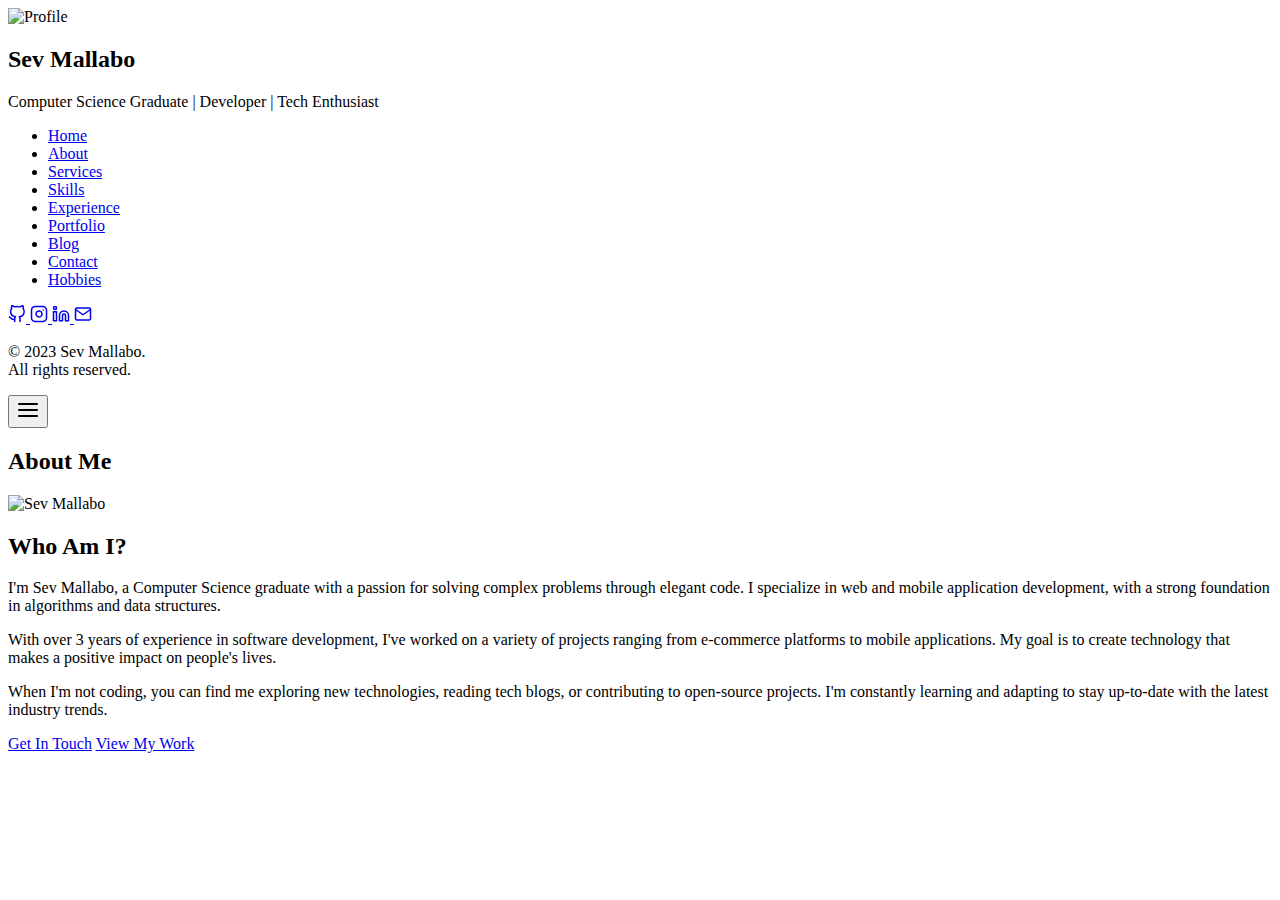
==== about.html @ 8328025d "Create about.html" ====
<!DOCTYPE html>
<html lang="en">
<head>
  <meta charset="UTF-8">
  <meta name="viewport" content="width=device-width, initial-scale=1.0">
  <title>About - Sev Mallabo</title>
  <link rel="stylesheet" href="styles.css">
  <link rel="stylesheet" href="https://fonts.googleapis.com/css2?family=Inter:wght@400;500;600;700&display=swap">
</head>
<body>
  <div class="container">
    <!-- Sidebar -->
    <aside class="sidebar" id="sidebar">
      <div class="sidebar-profile">
        <div class="profile-image">
          <img src="/lovable-uploads/cffc312d-ab9f-4803-8ca4-1a12c02d1fd0.png" alt="Profile">
        </div>
        <h2 class="profile-name">Sev Mallabo</h2>
        <p class="profile-title">Computer Science Graduate | Developer | Tech Enthusiast</p>
      </div>
      
      <nav class="sidebar-nav">
        <ul class="nav-list">
          <li class="nav-item"><a href="index.html" class="nav-link">Home</a></li>
          <li class="nav-item"><a href="about.html" class="nav-link active">About</a></li>
          <li class="nav-item"><a href="services.html" class="nav-link">Services</a></li>
          <li class="nav-item"><a href="skills.html" class="nav-link">Skills</a></li>
          <li class="nav-item"><a href="experience.html" class="nav-link">Experience</a></li>
          <li class="nav-item"><a href="portfolio.html" class="nav-link">Portfolio</a></li>
          <li class="nav-item"><a href="blog.html" class="nav-link">Blog</a></li>
          <li class="nav-item"><a href="contact.html" class="nav-link">Contact</a></li>
          <li class="nav-item"><a href="hobbies.html" class="nav-link">Hobbies</a></li>
        </ul>
      </nav>
      
      <div class="sidebar-footer">
        <div class="social-links">
          <a href="#" class="social-link" aria-label="GitHub">
            <svg xmlns="http://www.w3.org/2000/svg" width="18" height="18" viewBox="0 0 24 24" fill="none" stroke="currentColor" stroke-width="2" stroke-linecap="round" stroke-linejoin="round">
              <path d="M9 19c-5 1.5-5-2.5-7-3m14 6v-3.87a3.37 3.37 0 0 0-.94-2.61c3.14-.35 6.44-1.54 6.44-7A5.44 5.44 0 0 0 20 4.77 5.07 5.07 0 0 0 19.91 1S18.73.65 16 2.48a13.38 13.38 0 0 0-7 0C6.27.65 5.09 1 5.09 1A5.07 5.07 0 0 0 5 4.77a5.44 5.44 0 0 0-1.5 3.78c0 5.42 3.3 6.61 6.44 7A3.37 3.37 0 0 0 9 18.13V22"></path>
            </svg>
          </a>
          <a href="#" class="social-link" aria-label="Instagram">
            <svg xmlns="http://www.w3.org/2000/svg" width="18" height="18" viewBox="0 0 24 24" fill="none" stroke="currentColor" stroke-width="2" stroke-linecap="round" stroke-linejoin="round">
              <rect x="2" y="2" width="20" height="20" rx="5" ry="5"></rect>
              <path d="M16 11.37A4 4 0 1 1 12.63 8 4 4 0 0 1 16 11.37z"></path>
              <line x1="17.5" y1="6.5" x2="17.51" y2="6.5"></line>
            </svg>
          </a>
          <a href="#" class="social-link" aria-label="LinkedIn">
            <svg xmlns="http://www.w3.org/2000/svg" width="18" height="18" viewBox="0 0 24 24" fill="none" stroke="currentColor" stroke-width="2" stroke-linecap="round" stroke-linejoin="round">
              <path d="M16 8a6 6 0 0 1 6 6v7h-4v-7a2 2 0 0 0-2-2 2 2 0 0 0-2 2v7h-4v-7a6 6 0 0 1 6-6z"></path>
              <rect x="2" y="9" width="4" height="12"></rect>
              <circle cx="4" cy="4" r="2"></circle>
            </svg>
          </a>
          <a href="mailto:mallabosevadrian@gmail.com" class="social-link" aria-label="Email">
            <svg xmlns="http://www.w3.org/2000/svg" width="18" height="18" viewBox="0 0 24 24" fill="none" stroke="currentColor" stroke-width="2" stroke-linecap="round" stroke-linejoin="round">
              <path d="M4 4h16c1.1 0 2 .9 2 2v12c0 1.1-.9 2-2 2H4c-1.1 0-2-.9-2-2V6c0-1.1.9-2 2-2z"></path>
              <polyline points="22,6 12,13 2,6"></polyline>
            </svg>
          </a>
        </div>
        <p class="copyright">
          © <span id="currentYear">2023</span> Sev Mallabo.<br>All rights reserved.
        </p>
      </div>
    </aside>

    <!-- Mobile Nav Toggle -->
    <button class="mobile-nav-toggle" id="mobileNavToggle" aria-label="Toggle Navigation">
      <svg xmlns="http://www.w3.org/2000/svg" width="24" height="24" viewBox="0 0 24 24" fill="none" stroke="currentColor" stroke-width="2" stroke-linecap="round" stroke-linejoin="round">
        <line x1="3" y1="12" x2="21" y2="12"></line>
        <line x1="3" y1="6" x2="21" y2="6"></line>
        <line x1="3" y1="18" x2="21" y2="18"></line>
      </svg>
    </button>

    <!-- Main Content -->
    <main class="main-content">
      <section class="about-section">
        <h2 class="section-title">About Me</h2>
        
        <div class="about-content">
          <div class="about-image">
            <img src="/lovable-uploads/784d82c9-6864-4e8a-b690-8fb3bcb1a407.png" alt="Sev Mallabo">
          </div>
          
          <div class="about-text">
            <h2>Who Am I?</h2>
            <p>I'm Sev Mallabo, a Computer Science graduate with a passion for solving complex problems through elegant code. I specialize in web and mobile application development, with a strong foundation in algorithms and data structures.</p>
            
            <p>With over 3 years of experience in software development, I've worked on a variety of projects ranging from e-commerce platforms to mobile applications. My goal is to create technology that makes a positive impact on people's lives.</p>
            
            <p>When I'm not coding, you can find me exploring new technologies, reading tech blogs, or contributing to open-source projects. I'm constantly learning and adapting to stay up-to-date with the latest industry trends.</p>
            
            <div class="about-buttons">
              <a href="contact.html" class="button">Get In Touch</a>
              <a href="portfolio.html" class="button button-outline">View My Work</a>
            </div>
          </div>
        </div>
      </section>
    </main>
  </div>

  <script src="https://cdn.gpteng.co/gptengineer.js" type="module"></script>
  <script src="scripts.js"></script>
</body>
</html>
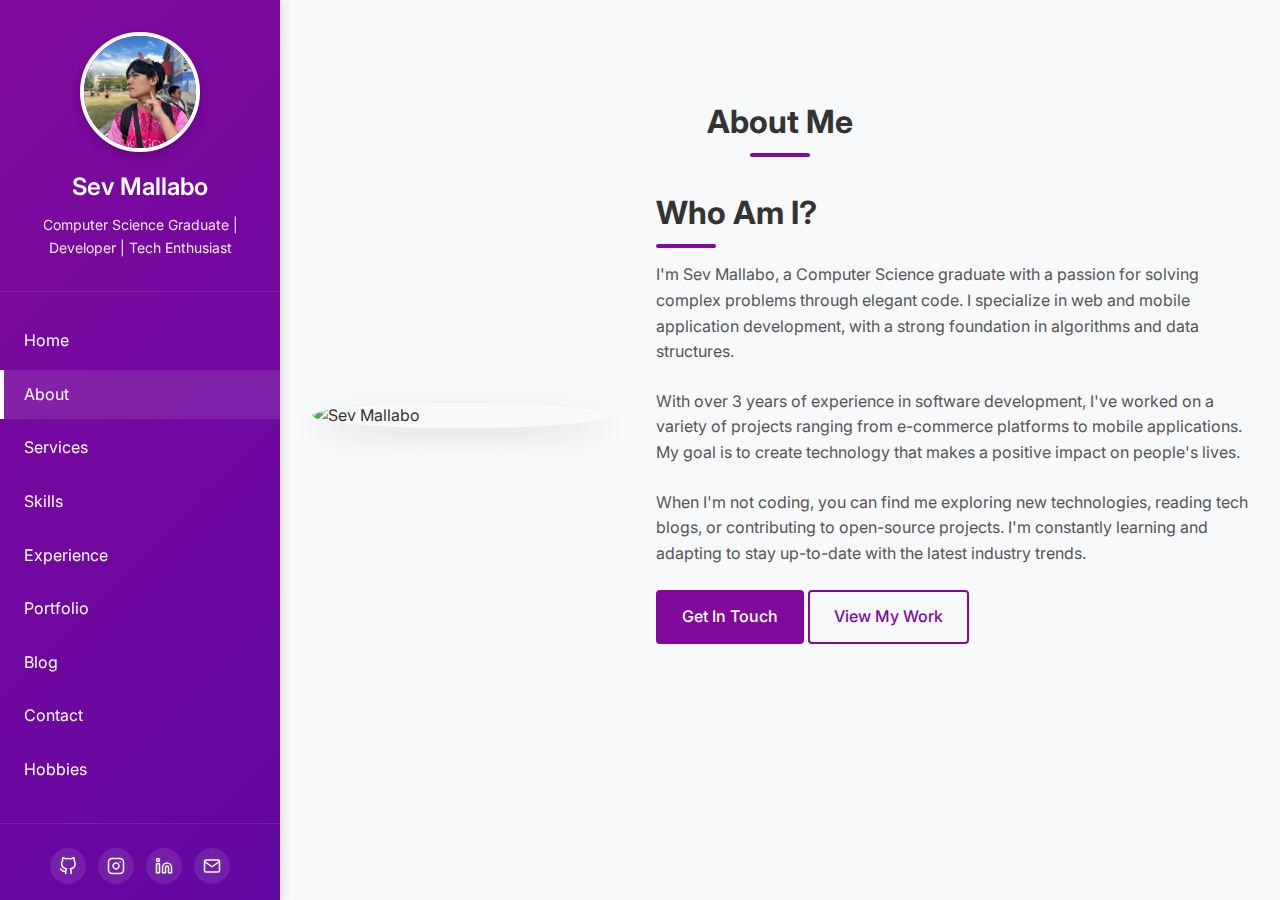
==== commit 5caa627c: "Update about.html" ====
--- a/about.html
+++ b/about.html
@@ -14,7 +14,7 @@
     <aside class="sidebar" id="sidebar">
       <div class="sidebar-profile">
         <div class="profile-image">
-          <img src="/lovable-uploads/cffc312d-ab9f-4803-8ca4-1a12c02d1fd0.png" alt="Profile">
+          <img src="Messenger_creation_0719EAD4-993F-4F92-BCCF-E6DEE08C369E.jpeg" alt="Profile">
         </div>
         <h2 class="profile-name">Sev Mallabo</h2>
         <p class="profile-title">Computer Science Graduate | Developer | Tech Enthusiast</p>
--- a/styles.css
+++ b/styles.css
@@ -0,0 +1,1069 @@
+
+/* Base Styles */
+* {
+  margin: 0;
+  padding: 0;
+  box-sizing: border-box;
+}
+
+body {
+  font-family: 'Inter', sans-serif;
+  color: #333;
+  background-color: #f8f9fa;
+  line-height: 1.6;
+}
+
+.container {
+  display: flex;
+  min-height: 100vh;
+  position: relative;
+}
+
+/* Sidebar Styles */
+.sidebar {
+  width: 280px;
+  background: linear-gradient(135deg, #81099c, #6107a1);
+  color: #fff;
+  position: fixed;
+  height: 100%;
+  left: 0;
+  top: 0;
+  display: flex;
+  flex-direction: column;
+  box-shadow: 4px 0 10px rgba(0, 0, 0, 0.1);
+  z-index: 1000;
+  transition: transform 0.3s ease;
+  overflow-y: auto;
+}
+
+.sidebar-profile {
+  padding: 2rem 1.5rem;
+  text-align: center;
+  border-bottom: 1px solid rgba(255, 255, 255, 0.1);
+}
+
+.profile-image {
+  width: 120px;
+  height: 120px;
+  border-radius: 50%;
+  overflow: hidden;
+  margin: 0 auto 1rem;
+  border: 4px solid #fff;
+  box-shadow: 0 4px 10px rgba(0, 0, 0, 0.2);
+}
+
+.profile-image img {
+  width: 100%;
+  height: 100%;
+  object-fit: cover;
+}
+
+.profile-name {
+  font-size: 1.5rem;
+  font-weight: 600;
+  margin-bottom: 0.5rem;
+}
+
+.profile-title {
+  font-size: 0.875rem;
+  opacity: 0.9;
+}
+
+.sidebar-nav {
+  flex: 1;
+  padding: 1.5rem 0;
+}
+
+.nav-list {
+  list-style: none;
+}
+
+.nav-item {
+  margin-bottom: 0.25rem;
+}
+
+.nav-link {
+  display: block;
+  padding: 0.75rem 1.5rem;
+  color: #fff;
+  text-decoration: none;
+  transition: all 0.2s ease;
+  position: relative;
+}
+
+.nav-link:hover, .nav-link.active {
+  background-color: rgba(255, 255, 255, 0.1);
+}
+
+.nav-link.active::before {
+  content: '';
+  position: absolute;
+  left: 0;
+  top: 0;
+  height: 100%;
+  width: 4px;
+  background-color: #fff;
+}
+
+.sidebar-footer {
+  padding: 1.5rem;
+  border-top: 1px solid rgba(255, 255, 255, 0.1);
+  text-align: center;
+}
+
+.social-links {
+  display: flex;
+  justify-content: center;
+  gap: 0.75rem;
+  margin-bottom: 1rem;
+}
+
+.social-link {
+  display: flex;
+  align-items: center;
+  justify-content: center;
+  width: 36px;
+  height: 36px;
+  border-radius: 50%;
+  background-color: rgba(255, 255, 255, 0.1);
+  color: #fff;
+  transition: all 0.2s ease;
+}
+
+.social-link:hover {
+  background-color: rgba(255, 255, 255, 0.2);
+  transform: translateY(-2px);
+}
+
+.copyright {
+  font-size: 0.75rem;
+  opacity: 0.8;
+}
+
+/* Mobile Nav Toggle */
+.mobile-nav-toggle {
+  display: none;
+  position: fixed;
+  top: 1rem;
+  right: 1rem;
+  z-index: 1001;
+  background-color: #81099c;
+  color: white;
+  border: none;
+  width: 48px;
+  height: 48px;
+  border-radius: 50%;
+  cursor: pointer;
+  box-shadow: 0 2px 10px rgba(0, 0, 0, 0.2);
+  align-items: center;
+  justify-content: center;
+}
+
+/* Main Content Styles */
+.main-content {
+  flex: 1;
+  margin-left: 280px;
+  padding: 2rem;
+  transition: margin-left 0.3s ease;
+}
+
+/* Hero Section Styles */
+.hero-section {
+  padding: 4rem 0;
+}
+
+.hero-content {
+  display: flex;
+  align-items: center;
+  gap: 3rem;
+}
+
+.hero-text {
+  flex: 1;
+}
+
+.hero-heading {
+  font-size: 3rem;
+  font-weight: 700;
+  margin-bottom: 1.5rem;
+  line-height: 1.2;
+}
+
+.hero-heading span {
+  color: #81099c;
+  position: relative;
+}
+
+.hero-heading span::after {
+  content: '';
+  position: absolute;
+  bottom: 0;
+  left: 0;
+  width: 100%;
+  height: 4px;
+  background-color: #81099c;
+  border-radius: 2px;
+}
+
+.hero-description {
+  font-size: 1.125rem;
+  margin-bottom: 2rem;
+  max-width: 600px;
+  color: #555;
+}
+
+.hero-buttons {
+  display: flex;
+  gap: 1rem;
+}
+
+.button {
+  display: inline-block;
+  background-color: #81099c;
+  color: white;
+  padding: 0.75rem 1.5rem;
+  border-radius: 4px;
+  text-decoration: none;
+  font-weight: 500;
+  transition: all 0.2s ease;
+  border: 2px solid #81099c;
+}
+
+.button:hover {
+  background-color: #6107a1;
+  border-color: #6107a1;
+  transform: translateY(-2px);
+  box-shadow: 0 4px 8px rgba(97, 7, 161, 0.2);
+}
+
+.button-outline {
+  background-color: transparent;
+  color: #81099c;
+}
+
+.button-outline:hover {
+  background-color: #81099c;
+  color: white;
+}
+
+.hero-image {
+  flex: 1;
+  display: flex;
+  justify-content: center;
+}
+
+.hero-image img {
+  max-width: 100%;
+  height: auto;
+  border-radius: 50%;
+  box-shadow: 0 16px 32px rgba(0, 0, 0, 0.1);
+}
+
+/* Featured Section Styles */
+.featured-section {
+  padding: 4rem 0;
+}
+
+.section-title {
+  font-size: 2rem;
+  margin-bottom: 2.5rem;
+  text-align: center;
+  position: relative;
+  display: inline-block;
+  left: 50%;
+  transform: translateX(-50%);
+}
+
+.section-title::after {
+  content: '';
+  position: absolute;
+  bottom: -10px;
+  left: 50%;
+  transform: translateX(-50%);
+  width: 60px;
+  height: 4px;
+  background-color: #81099c;
+  border-radius: 2px;
+}
+
+.features {
+  display: grid;
+  grid-template-columns: repeat(auto-fit, minmax(300px, 1fr));
+  gap: 2rem;
+}
+
+.feature-card {
+  background-color: #fff;
+  border-radius: 8px;
+  padding: 2rem;
+  box-shadow: 0 4px 16px rgba(0, 0, 0, 0.05);
+  transition: all 0.3s ease;
+}
+
+.feature-card:hover {
+  transform: translateY(-10px);
+  box-shadow: 0 10px 30px rgba(0, 0, 0, 0.1);
+}
+
+.feature-icon {
+  width: 64px;
+  height: 64px;
+  background-color: rgba(129, 9, 156, 0.1);
+  border-radius: 16px;
+  display: flex;
+  align-items: center;
+  justify-content: center;
+  margin-bottom: 1.5rem;
+  color: #81099c;
+}
+
+.feature-title {
+  font-size: 1.25rem;
+  margin-bottom: 1rem;
+  font-weight: 600;
+}
+
+.feature-description {
+  color: #666;
+}
+
+/* About Page Styles */
+.about-section {
+  padding: 4rem 0;
+}
+
+.about-content {
+  display: grid;
+  grid-template-columns: 1fr 2fr;
+  gap: 3rem;
+  align-items: center;
+}
+
+.about-image {
+  border-radius: 50%;
+  overflow: hidden;
+  box-shadow: 0 10px 30px rgba(0, 0, 0, 0.1);
+}
+
+.about-image img {
+  width: 100%;
+  height: auto;
+  display: block;
+  border-radius: 50%;
+}
+
+.about-text h2 {
+  font-size: 2rem;
+  margin-bottom: 1.5rem;
+  position: relative;
+  display: inline-block;
+}
+
+.about-text h2::after {
+  content: '';
+  position: absolute;
+  bottom: -10px;
+  left: 0;
+  width: 60px;
+  height: 4px;
+  background-color: #81099c;
+  border-radius: 2px;
+}
+
+.about-text p {
+  margin-bottom: 1.5rem;
+  color: #555;
+}
+
+/* Services Page Styles */
+.services-section {
+  padding: 4rem 0;
+}
+
+.services-grid {
+  display: grid;
+  grid-template-columns: repeat(auto-fill, minmax(300px, 1fr));
+  gap: 2rem;
+}
+
+.service-card {
+  background-color: #fff;
+  border-radius: 8px;
+  padding: 2rem;
+  box-shadow: 0 4px 16px rgba(0, 0, 0, 0.05);
+  transition: all 0.3s ease;
+  text-align: center;
+}
+
+.service-card:hover {
+  transform: translateY(-10px);
+  box-shadow: 0 10px 30px rgba(0, 0, 0, 0.1);
+}
+
+.service-icon {
+  width: 80px;
+  height: 80px;
+  background-color: rgba(129, 9, 156, 0.1);
+  border-radius: 50%;
+  display: flex;
+  align-items: center;
+  justify-content: center;
+  margin: 0 auto 1.5rem;
+  color: #81099c;
+}
+
+.service-title {
+  font-size: 1.5rem;
+  margin-bottom: 1rem;
+  font-weight: 600;
+}
+
+.service-description {
+  color: #666;
+  margin-bottom: 1.5rem;
+}
+
+.service-price {
+  font-size: 1.25rem;
+  font-weight: 700;
+  color: #81099c;
+}
+
+/* Skills Page Styles */
+.skills-section {
+  padding: 4rem 0;
+}
+
+.skills-container {
+  display: grid;
+  grid-template-columns: repeat(2, 1fr);
+  gap: 3rem;
+}
+
+.skills-category {
+  margin-bottom: 3rem;
+}
+
+.skills-category h3 {
+  font-size: 1.5rem;
+  margin-bottom: 1.5rem;
+  position: relative;
+  display: inline-block;
+}
+
+.skills-category h3::after {
+  content: '';
+  position: absolute;
+  bottom: -8px;
+  left: 0;
+  width: 40px;
+  height: 3px;
+  background-color: #81099c;
+  border-radius: 2px;
+}
+
+.skill-item {
+  margin-bottom: 1.5rem;
+}
+
+.skill-info {
+  display: flex;
+  justify-content: space-between;
+  margin-bottom: 0.5rem;
+}
+
+.skill-name {
+  font-weight: 500;
+}
+
+.skill-percent {
+  color: #81099c;
+  font-weight: 600;
+}
+
+.skill-bar {
+  height: 8px;
+  background-color: #e9ecef;
+  border-radius: 4px;
+  overflow: hidden;
+}
+
+.skill-progress {
+  height: 100%;
+  background-color: #81099c;
+  border-radius: 4px;
+}
+
+/* Experience Page Styles */
+.experience-section {
+  padding: 4rem 0;
+}
+
+.timeline {
+  position: relative;
+  max-width: 800px;
+  margin: 0 auto;
+}
+
+.timeline::after {
+  content: '';
+  position: absolute;
+  width: 4px;
+  background-color: #e9ecef;
+  top: 0;
+  bottom: 0;
+  left: 50%;
+  transform: translateX(-50%);
+}
+
+.timeline-item {
+  padding: 10px 40px;
+  position: relative;
+  width: 50%;
+  box-sizing: border-box;
+}
+
+.timeline-item::after {
+  content: '';
+  position: absolute;
+  width: 20px;
+  height: 20px;
+  background-color: #81099c;
+  border-radius: 50%;
+  top: 30px;
+  z-index: 1;
+}
+
+.timeline-item:nth-child(odd) {
+  left: 0;
+  text-align: right;
+}
+
+.timeline-item:nth-child(odd)::after {
+  right: -10px;
+}
+
+.timeline-item:nth-child(even) {
+  left: 50%;
+  text-align: left;
+}
+
+.timeline-item:nth-child(even)::after {
+  left: -10px;
+}
+
+.timeline-content {
+  padding: 20px;
+  background-color: #fff;
+  position: relative;
+  border-radius: 8px;
+  box-shadow: 0 4px 16px rgba(0, 0, 0, 0.05);
+}
+
+.timeline-date {
+  color: #81099c;
+  font-weight: 600;
+  margin-bottom: 0.5rem;
+}
+
+.timeline-title {
+  font-size: 1.25rem;
+  margin-bottom: 0.5rem;
+}
+
+.timeline-company {
+  font-style: italic;
+  color: #666;
+  margin-bottom: 1rem;
+}
+
+/* Portfolio Page Styles */
+.portfolio-section {
+  padding: 4rem 0;
+}
+
+.portfolio-filters {
+  display: flex;
+  justify-content: center;
+  margin-bottom: 2rem;
+  flex-wrap: wrap;
+}
+
+.portfolio-filter {
+  padding: 0.5rem 1.5rem;
+  background-color: transparent;
+  border: none;
+  cursor: pointer;
+  font-weight: 500;
+  color: #555;
+  transition: all 0.2s ease;
+}
+
+.portfolio-filter:hover, .portfolio-filter.active {
+  color: #81099c;
+}
+
+.portfolio-grid {
+  display: grid;
+  grid-template-columns: repeat(auto-fill, minmax(300px, 1fr));
+  gap: 2rem;
+}
+
+.portfolio-item {
+  position: relative;
+  border-radius: 8px;
+  overflow: hidden;
+}
+
+.portfolio-image {
+  width: 100%;
+  height: 250px;
+  object-fit: cover;
+  transition: all 0.3s ease;
+}
+
+.portfolio-overlay {
+  position: absolute;
+  top: 0;
+  left: 0;
+  width: 100%;
+  height: 100%;
+  background-color: rgba(129, 9, 156, 0.8);
+  display: flex;
+  align-items: center;
+  justify-content: center;
+  flex-direction: column;
+  opacity: 0;
+  transition: opacity 0.3s ease;
+}
+
+.portfolio-item:hover .portfolio-overlay {
+  opacity: 1;
+}
+
+.portfolio-item:hover .portfolio-image {
+  transform: scale(1.1);
+}
+
+.portfolio-title {
+  color: #fff;
+  font-size: 1.25rem;
+  margin-bottom: 0.5rem;
+}
+
+.portfolio-category {
+  color: rgba(255, 255, 255, 0.8);
+  font-size: 0.875rem;
+}
+
+/* Blog Page Styles */
+.blog-section {
+  padding: 4rem 0;
+}
+
+.blog-grid {
+  display: grid;
+  grid-template-columns: repeat(auto-fill, minmax(300px, 1fr));
+  gap: 2rem;
+}
+
+.blog-card {
+  background-color: #fff;
+  border-radius: 8px;
+  overflow: hidden;
+  box-shadow: 0 4px 16px rgba(0, 0, 0, 0.05);
+  transition: all 0.3s ease;
+}
+
+.blog-card:hover {
+  transform: translateY(-10px);
+  box-shadow: 0 10px 30px rgba(0, 0, 0, 0.1);
+}
+
+.blog-image {
+  height: 200px;
+  overflow: hidden;
+}
+
+.blog-image img {
+  width: 100%;
+  height: 100%;
+  object-fit: cover;
+  transition: all 0.3s ease;
+}
+
+.blog-card:hover .blog-image img {
+  transform: scale(1.1);
+}
+
+.blog-content {
+  padding: 1.5rem;
+}
+
+.blog-date {
+  color: #81099c;
+  font-size: 0.875rem;
+  margin-bottom: 0.5rem;
+}
+
+.blog-title {
+  font-size: 1.25rem;
+  margin-bottom: 1rem;
+}
+
+.blog-excerpt {
+  color: #666;
+  margin-bottom: 1.5rem;
+}
+
+.read-more {
+  color: #81099c;
+  text-decoration: none;
+  font-weight: 500;
+  display: inline-flex;
+  align-items: center;
+  transition: all 0.2s ease;
+}
+
+.read-more:hover {
+  color: #6107a1;
+}
+
+.read-more svg {
+  margin-left: 0.25rem;
+  transition: all 0.2s ease;
+}
+
+.read-more:hover svg {
+  transform: translateX(4px);
+}
+
+/* Contact Page Styles */
+.contact-section {
+  padding: 4rem 0;
+}
+
+.contact-content {
+  display: grid;
+  grid-template-columns: repeat(2, 1fr);
+  gap: 3rem;
+}
+
+.contact-info h3 {
+  font-size: 1.5rem;
+  margin-bottom: 1.5rem;
+  position: relative;
+  display: inline-block;
+}
+
+.contact-info h3::after {
+  content: '';
+  position: absolute;
+  bottom: -8px;
+  left: 0;
+  width: 40px;
+  height: 3px;
+  background-color: #81099c;
+  border-radius: 2px;
+}
+
+.contact-detail {
+  display: flex;
+  align-items: center;
+  margin-bottom: 1.5rem;
+}
+
+.contact-icon {
+  width: 48px;
+  height: 48px;
+  background-color: rgba(129, 9, 156, 0.1);
+  border-radius: 50%;
+  display: flex;
+  align-items: center;
+  justify-content: center;
+  color: #81099c;
+  margin-right: 1rem;
+}
+
+.contact-text h4 {
+  margin-bottom: 0.25rem;
+}
+
+.contact-text p, .contact-text a {
+  color: #666;
+}
+
+.contact-text a {
+  text-decoration: none;
+  transition: all 0.2s ease;
+}
+
+.contact-text a:hover {
+  color: #81099c;
+}
+
+.contact-form {
+  background-color: #fff;
+  border-radius: 8px;
+  padding: 2rem;
+  box-shadow: 0 4px 16px rgba(0, 0, 0, 0.05);
+}
+
+.form-group {
+  margin-bottom: 1.5rem;
+}
+
+.form-group label {
+  display: block;
+  margin-bottom: 0.5rem;
+  font-weight: 500;
+}
+
+.form-control {
+  width: 100%;
+  padding: 0.75rem;
+  border: 1px solid #ddd;
+  border-radius: 4px;
+  font-family: inherit;
+  font-size: 1rem;
+  transition: all 0.2s ease;
+}
+
+.form-control:focus {
+  border-color: #81099c;
+  outline: none;
+  box-shadow: 0 0 0 2px rgba(129, 9, 156, 0.1);
+}
+
+textarea.form-control {
+  resize: vertical;
+  min-height: 150px;
+}
+
+.submit-button {
+  background-color: #81099c;
+  color: white;
+  border: none;
+  padding: 0.75rem 1.5rem;
+  border-radius: 4px;
+  font-weight: 500;
+  cursor: pointer;
+  transition: all 0.2s ease;
+}
+
+.submit-button:hover {
+  background-color: #6107a1;
+  transform: translateY(-2px);
+  box-shadow: 0 4px 8px rgba(97, 7, 161, 0.2);
+}
+
+/* Hobbies Page Styles */
+.hobbies-section {
+  padding: 4rem 0;
+}
+
+.hobbies-content {
+  display: grid;
+  grid-template-columns: repeat(auto-fill, minmax(300px, 1fr));
+  gap: 2rem;
+}
+
+.hobby-card {
+  background-color: #fff;
+  border-radius: 8px;
+  overflow: hidden;
+  box-shadow: 0 4px 16px rgba(0, 0, 0, 0.05);
+  transition: all 0.3s ease;
+}
+
+.hobby-card:hover {
+  transform: translateY(-10px);
+  box-shadow: 0 10px 30px rgba(0, 0, 0, 0.1);
+}
+
+.hobby-image {
+  height: 200px;
+  overflow: hidden;
+}
+
+.hobby-image img {
+  width: 100%;
+  height: 100%;
+  object-fit: cover;
+  transition: all 0.3s ease;
+}
+
+.hobby-card:hover .hobby-image img {
+  transform: scale(1.1);
+}
+
+.hobby-content {
+  padding: 1.5rem;
+}
+
+.hobby-title {
+  font-size: 1.25rem;
+  margin-bottom: 1rem;
+}
+
+.hobby-description {
+  color: #666;
+}
+
+/* Responsive Styles */
+@media (max-width: 1024px) {
+  .about-content {
+    grid-template-columns: 1fr;
+    text-align: center;
+  }
+  
+  .about-image {
+    max-width: 300px;
+    margin: 0 auto 2rem;
+  }
+  
+  .about-text h2::after {
+    left: 50%;
+    transform: translateX(-50%);
+  }
+  
+  .contact-content {
+    grid-template-columns: 1fr;
+  }
+  
+  .contact-info {
+    text-align: center;
+  }
+  
+  .contact-info h3::after {
+    left: 50%;
+    transform: translateX(-50%);
+  }
+  
+  .contact-detail {
+    flex-direction: column;
+    text-align: center;
+  }
+  
+  .contact-icon {
+    margin-right: 0;
+    margin-bottom: 0.5rem;
+  }
+}
+
+@media (max-width: 768px) {
+  .sidebar {
+    transform: translateX(-100%);
+    transition: transform 0.3s ease;
+  }
+  
+  .sidebar.active {
+    transform: translateX(0);
+  }
+  
+  .mobile-nav-toggle {
+    display: flex;
+  }
+  
+  .main-content {
+    margin-left: 0;
+  }
+  
+  .hero-content {
+    flex-direction: column;
+    text-align: center;
+  }
+  
+  .hero-buttons {
+    justify-content: center;
+  }
+  
+  .hero-image {
+    order: -1;
+    margin-bottom: 2rem;
+  }
+  
+  .hero-heading {
+    font-size: 2.25rem;
+  }
+  
+  .section-title {
+    font-size: 1.75rem;
+  }
+  
+  .timeline::after {
+    left: 30px;
+  }
+  
+  .timeline-item {
+    width: 100%;
+    padding-left: 70px;
+    padding-right: 20px;
+  }
+  
+  .timeline-item:nth-child(odd) {
+    text-align: left;
+  }
+  
+  .timeline-item:nth-child(odd)::after {
+    right: auto;
+    left: 20px;
+  }
+  
+  .timeline-item:nth-child(even) {
+    left: 0;
+  }
+  
+  .timeline-item:nth-child(even)::after {
+    left: 20px;
+  }
+}
+
+@media (max-width: 576px) {
+  .hero-heading {
+    font-size: 1.75rem;
+  }
+  
+  .hero-description {
+    font-size: 1rem;
+  }
+  
+  .hero-buttons {
+    flex-direction: column;
+    gap: 0.75rem;
+  }
+  
+  .button {
+    width: 100%;
+    text-align: center;
+  }
+  
+  .feature-card {
+    padding: 1.5rem;
+  }
+  
+  .portfolio-filters {
+    gap: 0.5rem;
+  }
+  
+  .portfolio-filter {
+    padding: 0.5rem 0.75rem;
+    font-size: 0.875rem;
+  }
+}
+
+/* Animations */
+@keyframes fadeIn {
+  from {
+    opacity: 0;
+    transform: translateY(20px);
+  }
+  to {
+    opacity: 1;
+    transform: translateY(0);
+  }
+}
+
+.animate-fadeIn {
+  animation: fadeIn 0.5s ease forwards;
+}
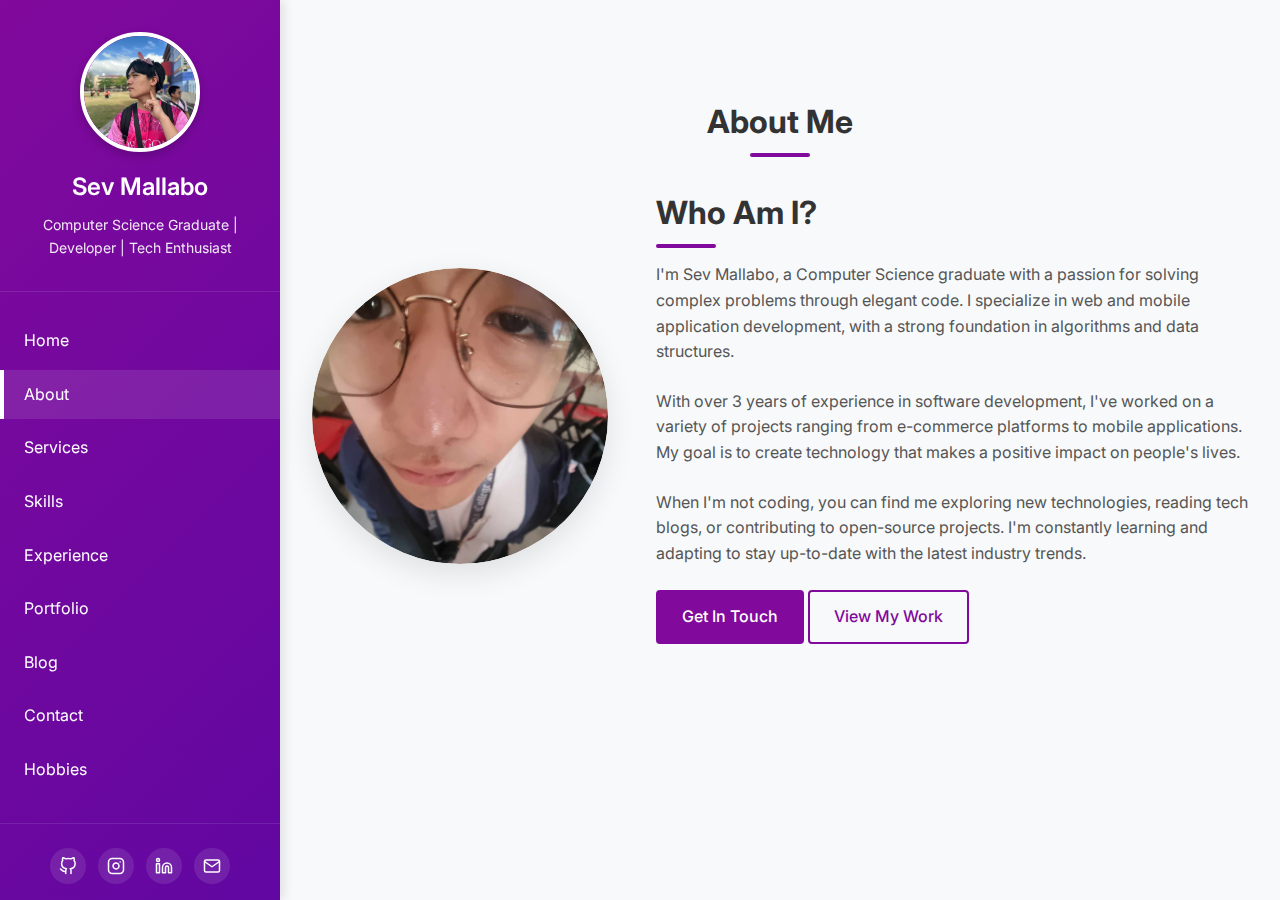
==== commit ab228057: "Update about.html" ====
--- a/about.html
+++ b/about.html
@@ -84,7 +84,7 @@
         
         <div class="about-content">
           <div class="about-image">
-            <img src="/lovable-uploads/784d82c9-6864-4e8a-b690-8fb3bcb1a407.png" alt="Sev Mallabo">
+            <img src="IMG_20240208_205248_072.jpg" alt="Sev Mallabo">
           </div>
           
           <div class="about-text">
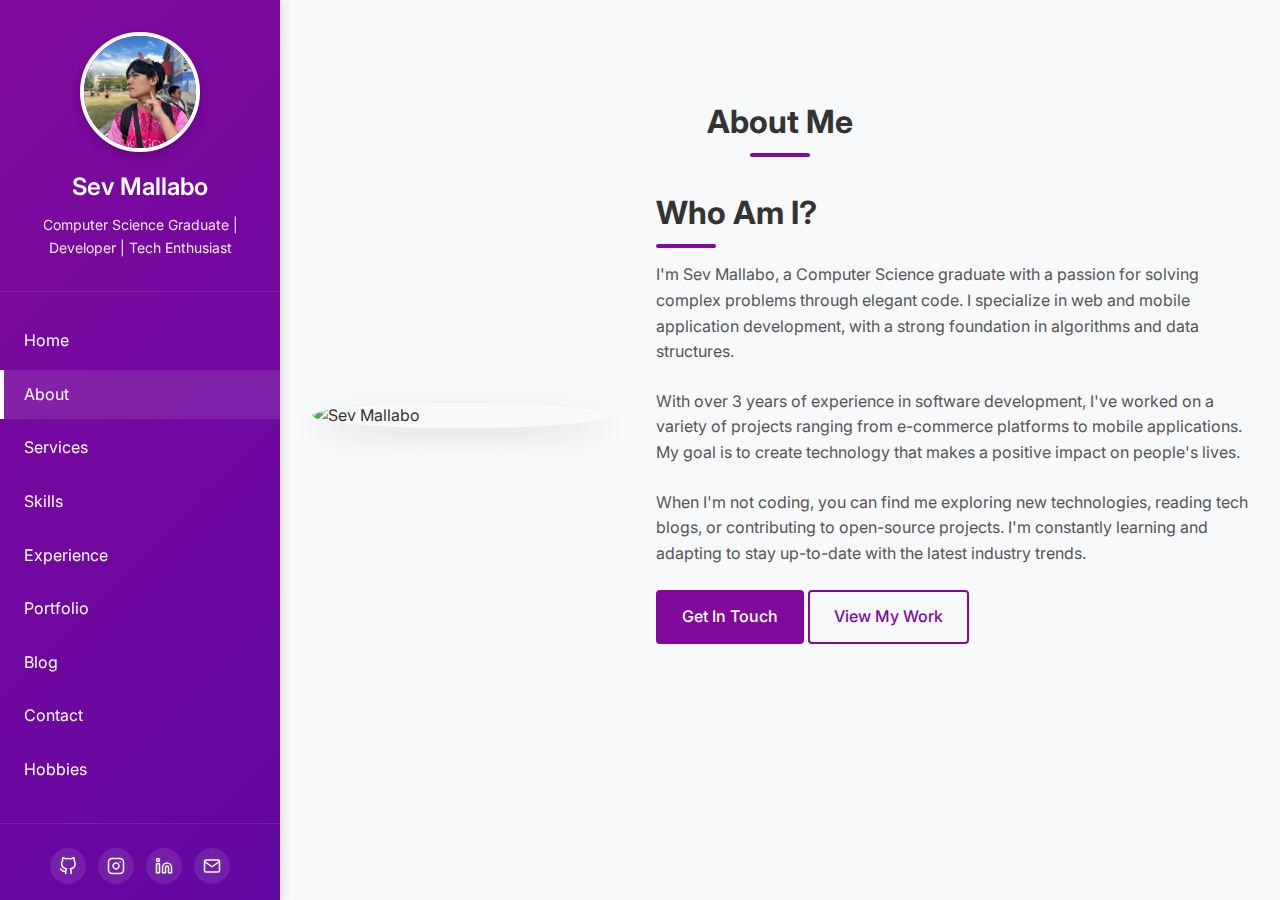
==== commit 01a5f23f: "Update about.html" ====
--- a/about.html
+++ b/about.html
@@ -84,7 +84,7 @@
         
         <div class="about-content">
           <div class="about-image">
-            <img src="IMG_20240208_205248_072.jpg" alt="Sev Mallabo">
+            <img src="IMG_20240208_205248_072.jpeg" alt="Sev Mallabo">
           </div>
           
           <div class="about-text">
